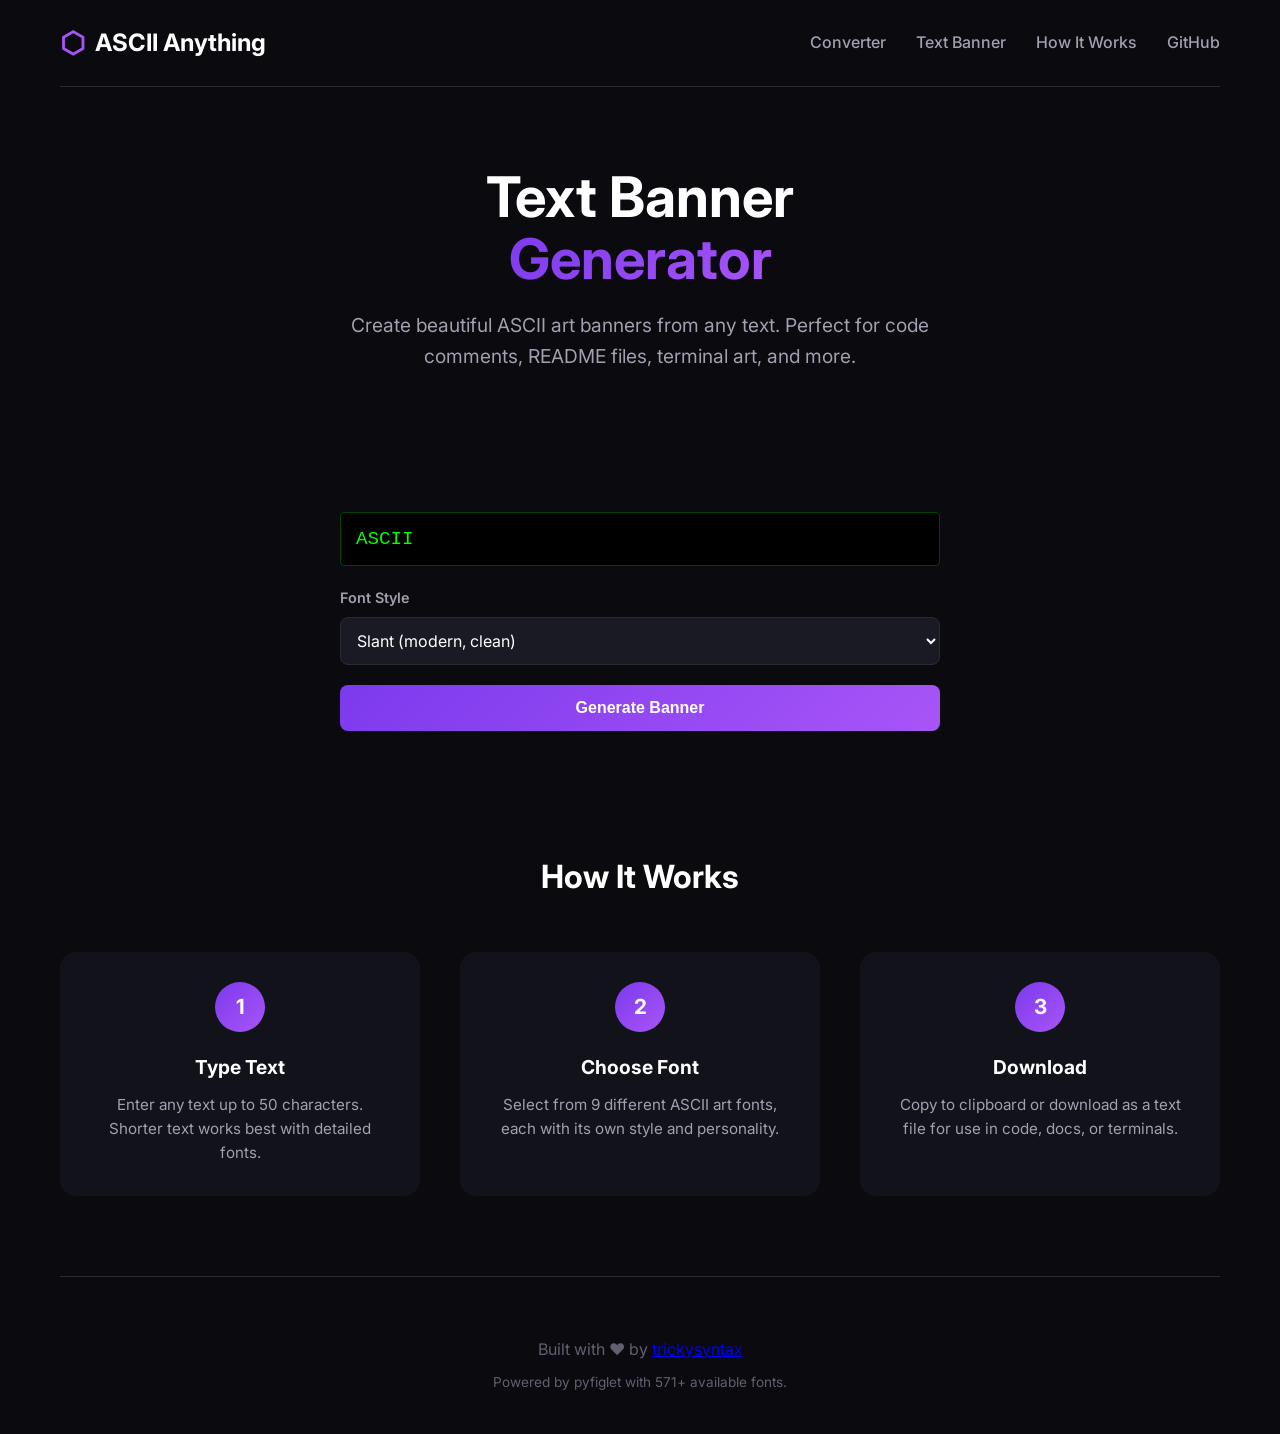
==== banner.html @ bdd6450a "Add video/document support + dedicated banner page - Flask backend with document (PDF/DOCX/PPTX/TXT)" ====
<!DOCTYPE html>
<html lang="en">
<head>
    <meta charset="UTF-8">
    <meta name="viewport" content="width=device-width, initial-scale=1.0">
    <title>Text Banner Generator — ASCII Anything</title>
    <meta name="description" content="Generate beautiful ASCII art text banners. Free online tool with multiple fonts.">
    <link rel="stylesheet" href="styles.css">
    <link rel="preconnect" href="https://fonts.googleapis.com">
    <link rel="preconnect" href="https://fonts.gstatic.com" crossorigin>
    <link href="https://fonts.googleapis.com/css2?family=JetBrains+Mono:wght@400;500;700&family=Inter:wght@400;500;600;700&display=swap" rel="stylesheet">
    <style>
        .banner-controls {
            max-width: 600px;
            margin: 40px auto;
        }
        .banner-input {
            width: 100%;
            padding: 15px;
            font-size: 1.2em;
            background: #000;
            border: 1px solid #004400;
            color: #00ff00;
            font-family: 'Courier New', monospace;
            border-radius: 4px;
            margin-bottom: 20px;
        }
        .banner-input:focus {
            outline: none;
            border-color: #00ff00;
        }
        .banner-output {
            margin-top: 30px;
            background: #000;
            border: 1px solid #004400;
            border-radius: 8px;
            padding: 20px;
            overflow-x: auto;
        }
        .banner-output pre {
            margin: 0;
            font-size: 0.7em;
            line-height: 1.2;
            white-space: pre;
        }
        .banner-actions {
            margin-top: 20px;
            display: flex;
            gap: 10px;
        }
    </style>
</head>
<body>
    <div class="container">
        <!-- Header -->
        <header class="header">
            <div class="logo">
                <span class="logo-icon">⬡</span>
                <span class="logo-text">ASCII Anything</span>
            </div>
            <nav class="nav">
                <a href="/" class="nav-link">Converter</a>
                <a href="/banner" class="nav-link active">Text Banner</a>
                <a href="#how-it-works" class="nav-link">How It Works</a>
                <a href="https://github.com/talberk-wq/ascii-anything" class="nav-link" target="_blank">GitHub</a>
            </nav>
        </header>

        <!-- Hero -->
        <section class="hero">
            <h1 class="hero-title">
                Text Banner<br>
                <span class="gradient-text">Generator</span>
            </h1>
            <p class="hero-subtitle">
                Create beautiful ASCII art banners from any text. Perfect for code comments, README files, terminal art, and more.
            </p>
        </section>

        <!-- Banner Controls -->
        <section class="banner-controls">
            <input type="text" id="bannerInput" class="banner-input" placeholder="Enter your text here..." maxlength="50">
            
            <div class="control-group">
                <label class="control-label">Font Style</label>
                <select id="bannerFont" class="control-select">
                    <option value="slant">Slant (modern, clean)</option>
                    <option value="doom">Doom (bold, blocky)</option>
                    <option value="big">Big (large, readable)</option>
                    <option value="banner3">Banner3 (wide display)</option>
                    <option value="small">Small (compact)</option>
                    <option value="cyberlarge">Cyberlarge (tech/futuristic)</option>
                    <option value="3-d">3-D (three-dimensional)</option>
                    <option value="gothic">Gothic (dramatic)</option>
                    <option value="standard">Standard (classic)</option>
                </select>
            </div>

            <button class="btn-primary" id="generateBtn" style="width:100%;margin-top:20px;">Generate Banner</button>

            <div class="banner-output" id="bannerOutput" style="display:none;">
                <pre id="bannerPreview"></pre>
            </div>

            <div class="banner-actions" id="bannerActions" style="display:none;">
                <button class="btn-primary" id="copyBtn">Copy to Clipboard</button>
                <button class="btn-primary" id="downloadTxtBtn">Download .txt</button>
            </div>
        </section>

        <!-- How It Works -->
        <section class="how-it-works" id="how-it-works">
            <h2 class="section-title">How It Works</h2>
            <div class="steps">
                <div class="step">
                    <div class="step-number">1</div>
                    <h3>Type Text</h3>
                    <p>Enter any text up to 50 characters. Shorter text works best with detailed fonts.</p>
                </div>
                <div class="step">
                    <div class="step-number">2</div>
                    <h3>Choose Font</h3>
                    <p>Select from 9 different ASCII art fonts, each with its own style and personality.</p>
                </div>
                <div class="step">
                    <div class="step-number">3</div>
                    <h3>Download</h3>
                    <p>Copy to clipboard or download as a text file for use in code, docs, or terminals.</p>
                </div>
            </div>
        </section>

        <!-- Footer -->
        <footer class="footer">
            <p>Built with ❤️ by <a href="https://github.com/trickysyntax" target="_blank">trickysyntax</a></p>
            <p class="footer-note">Powered by pyfiglet with 571+ available fonts.</p>
        </footer>
    </div>

    <script>
        const bannerInput = document.getElementById('bannerInput');
        const bannerFont = document.getElementById('bannerFont');
        const generateBtn = document.getElementById('generateBtn');
        const bannerOutput = document.getElementById('bannerOutput');
        const bannerPreview = document.getElementById('bannerPreview');
        const bannerActions = document.getElementById('bannerActions');
        const copyBtn = document.getElementById('copyBtn');
        const downloadTxtBtn = document.getElementById('downloadTxtBtn');

        let currentBanner = '';

        // Generate on Enter key
        bannerInput.addEventListener('keypress', (e) => {
            if (e.key === 'Enter') generateBanner();
        });

        generateBtn.addEventListener('click', generateBanner);

        async function generateBanner() {
            const text = bannerInput.value.trim() || 'ASCII';
            const font = bannerFont.value;

            generateBtn.textContent = 'Generating...';
            generateBtn.disabled = true;

            try {
                const response = await fetch('/api/banner', {
                    method: 'POST',
                    headers: {'Content-Type': 'application/json'},
                    body: JSON.stringify({text, font})
                });

                const result = await response.json();

                if (result.error) {
                    alert('Error: ' + result.error);
                    return;
                }

                currentBanner = result.art;
                bannerPreview.textContent = currentBanner;
                bannerOutput.style.display = 'block';
                bannerActions.style.display = 'flex';

            } catch (error) {
                alert('Error generating banner: ' + error.message);
            } finally {
                generateBtn.textContent = 'Generate Banner';
                generateBtn.disabled = false;
            }
        }

        copyBtn.addEventListener('click', () => {
            navigator.clipboard.writeText(currentBanner).then(() => {
                copyBtn.textContent = 'Copied!';
                setTimeout(() => copyBtn.textContent = 'Copy to Clipboard', 2000);
            });
        });

        downloadTxtBtn.addEventListener('click', () => {
            const blob = new Blob([currentBanner], {type: 'text/plain'});
            const url = URL.createObjectURL(blob);
            const a = document.createElement('a');
            a.href = url;
            a.download = 'ascii-banner.txt';
            a.click();
            URL.revokeObjectURL(url);
        });

        // Auto-generate on load with default text
        window.addEventListener('load', () => {
            bannerInput.value = 'ASCII';
            generateBanner();
        });
    </script>
</body>
</html>
---- styles.css ----
/* ===== RESET & BASE ===== */
* {
    margin: 0;
    padding: 0;
    box-sizing: border-box;
}

:root {
    --bg-primary: #0a0a0f;
    --bg-secondary: #12121a;
    --bg-tertiary: #1a1a25;
    --text-primary: #ffffff;
    --text-secondary: #a0a0b0;
    --text-muted: #606070;
    --accent-primary: #7c3aed;
    --accent-secondary: #a855f7;
    --accent-glow: rgba(124, 58, 237, 0.3);
    --border-color: #2a2a35;
    --success: #22c55e;
    --font-mono: 'JetBrains Mono', monospace;
    --font-sans: 'Inter', sans-serif;
}

body {
    background: var(--bg-primary);
    color: var(--text-primary);
    font-family: var(--font-sans);
    line-height: 1.6;
    min-height: 100vh;
}

.container {
    max-width: 1200px;
    margin: 0 auto;
    padding: 0 20px;
}

/* ===== HEADER ===== */
.header {
    display: flex;
    justify-content: space-between;
    align-items: center;
    padding: 20px 0;
    border-bottom: 1px solid var(--border-color);
}

.logo {
    display: flex;
    align-items: center;
    gap: 10px;
    font-size: 1.5rem;
    font-weight: 700;
}

.logo-icon {
    color: var(--accent-secondary);
    font-size: 1.8rem;
}

.nav {
    display: flex;
    gap: 30px;
}

.nav-link {
    color: var(--text-secondary);
    text-decoration: none;
    font-weight: 500;
    transition: color 0.2s;
}

.nav-link:hover {
    color: var(--text-primary);
}

/* ===== HERO ===== */
.hero {
    text-align: center;
    padding: 80px 0 60px;
}

.hero-title {
    font-size: 3.5rem;
    font-weight: 700;
    line-height: 1.1;
    margin-bottom: 20px;
}

.gradient-text {
    background: linear-gradient(135deg, var(--accent-primary), var(--accent-secondary));
    -webkit-background-clip: text;
    -webkit-text-fill-color: transparent;
    background-clip: text;
}

.hero-subtitle {
    font-size: 1.2rem;
    color: var(--text-secondary);
    max-width: 600px;
    margin: 0 auto 40px;
}

/* ===== UPLOAD ZONE ===== */
.upload-zone {
    background: var(--bg-secondary);
    border: 2px dashed var(--border-color);
    border-radius: 16px;
    padding: 60px 40px;
    cursor: pointer;
    transition: all 0.3s;
    position: relative;
    overflow: hidden;
    min-height: 300px;
    display: flex;
    align-items: center;
    justify-content: center;
}

.upload-zone:hover,
.upload-zone.dragover {
    border-color: var(--accent-primary);
    background: var(--bg-tertiary);
    box-shadow: 0 0 40px var(--accent-glow);
}

.upload-content {
    text-align: center;
}

.upload-icon {
    font-size: 4rem;
    margin-bottom: 20px;
}

.upload-content h3 {
    font-size: 1.5rem;
    margin-bottom: 10px;
}

.upload-content p {
    color: var(--text-secondary);
    margin-bottom: 5px;
}

.upload-hint {
    font-size: 0.9rem;
    color: var(--text-muted);
    margin-top: 15px;
}

.upload-preview {
    position: absolute;
    top: 0;
    left: 0;
    right: 0;
    bottom: 0;
    display: none;
    align-items: center;
    justify-content: center;
    background: var(--bg-primary);
}

.upload-preview.active {
    display: flex;
}

.upload-preview img {
    max-width: 100%;
    max-height: 100%;
    object-fit: contain;
}

/* ===== CONTROLS ===== */
.controls {
    background: var(--bg-secondary);
    border-radius: 16px;
    padding: 30px;
    margin: 40px 0;
    display: grid;
    grid-template-columns: repeat(auto-fit, minmax(200px, 1fr));
    gap: 25px;
    align-items: end;
}

.control-group {
    display: flex;
    flex-direction: column;
    gap: 8px;
}

.control-label {
    font-weight: 600;
    font-size: 0.9rem;
    color: var(--text-secondary);
}

.control-select {
    background: var(--bg-tertiary);
    border: 1px solid var(--border-color);
    border-radius: 8px;
    padding: 12px;
    color: var(--text-primary);
    font-family: var(--font-sans);
    font-size: 1rem;
    cursor: pointer;
}

.control-slider {
    display: flex;
    align-items: center;
    gap: 15px;
}

.control-slider input[type="range"] {
    flex: 1;
    height: 6px;
    border-radius: 3px;
    background: var(--bg-tertiary);
    appearance: none;
    cursor: pointer;
}

.control-slider input[type="range"]::-webkit-slider-thumb {
    appearance: none;
    width: 18px;
    height: 18px;
    border-radius: 50%;
    background: var(--accent-primary);
    cursor: pointer;
}

.control-slider span {
    min-width: 80px;
    text-align: right;
    font-family: var(--font-mono);
    color: var(--accent-secondary);
}

.control-toggle {
    display: flex;
    gap: 10px;
}

.toggle-btn {
    flex: 1;
    padding: 10px;
    background: var(--bg-tertiary);
    border: 1px solid var(--border-color);
    border-radius: 8px;
    color: var(--text-secondary);
    cursor: pointer;
    transition: all 0.2s;
    font-weight: 500;
}

.toggle-btn.active {
    background: var(--accent-primary);
    border-color: var(--accent-primary);
    color: white;
}

.control-checkbox {
    width: 20px;
    height: 20px;
    cursor: pointer;
}

.btn-primary {
    background: linear-gradient(135deg, var(--accent-primary), var(--accent-secondary));
    border: none;
    border-radius: 8px;
    padding: 14px 28px;
    color: white;
    font-weight: 600;
    font-size: 1rem;
    cursor: pointer;
    transition: transform 0.2s, box-shadow 0.2s;
}

.btn-primary:hover {
    transform: translateY(-2px);
    box-shadow: 0 10px 30px var(--accent-glow);
}

/* ===== OUTPUT ===== */
.output {
    margin: 40px 0;
}

.output-tabs {
    display: flex;
    gap: 10px;
    margin-bottom: 20px;
}

.tab-btn {
    background: var(--bg-secondary);
    border: 1px solid var(--border-color);
    border-radius: 8px;
    padding: 10px 20px;
    color: var(--text-secondary);
    cursor: pointer;
    transition: all 0.2s;
    font-weight: 500;
}

.tab-btn.active {
    background: var(--accent-primary);
    border-color: var(--accent-primary);
    color: white;
}

.tab-content {
    display: none;
}

.tab-content.active {
    display: block;
}

.ascii-preview {
    background: var(--bg-secondary);
    border-radius: 16px;
    padding: 30px;
    overflow: auto;
    max-height: 600px;
    font-family: var(--font-mono);
    font-size: 8px;
    line-height: 1;
    white-space: pre;
    color: var(--text-primary);
}

#asciiText {
    width: 100%;
    height: 400px;
    background: var(--bg-secondary);
    border: 1px solid var(--border-color);
    border-radius: 16px;
    padding: 20px;
    font-family: var(--font-mono);
    font-size: 10px;
    color: var(--text-primary);
    resize: vertical;
}

/* ===== HOW IT WORKS ===== */
.how-it-works {
    padding: 80px 0;
}

.section-title {
    text-align: center;
    font-size: 2rem;
    font-weight: 700;
    margin-bottom: 50px;
}

.steps {
    display: grid;
    grid-template-columns: repeat(auto-fit, minmax(250px, 1fr));
    gap: 40px;
}

.step {
    text-align: center;
    padding: 30px;
    background: var(--bg-secondary);
    border-radius: 16px;
}

.step-number {
    width: 50px;
    height: 50px;
    background: linear-gradient(135deg, var(--accent-primary), var(--accent-secondary));
    border-radius: 50%;
    display: flex;
    align-items: center;
    justify-content: center;
    font-weight: 700;
    font-size: 1.3rem;
    margin: 0 auto 20px;
}

.step h3 {
    margin-bottom: 10px;
    font-size: 1.2rem;
}

.step p {
    color: var(--text-secondary);
    font-size: 0.95rem;
}

/* ===== GALLERY ===== */
.gallery {
    padding: 80px 0;
    background: var(--bg-secondary);
    margin: 0 -20px;
    padding-left: 20px;
    padding-right: 20px;
}

.gallery-grid {
    display: grid;
    grid-template-columns: repeat(auto-fit, minmax(200px, 1fr));
    gap: 30px;
    max-width: 1200px;
    margin: 0 auto;
}

.gallery-item {
    text-align: center;
}

.gallery-ascii {
    background: var(--bg-primary);
    border-radius: 12px;
    padding: 20px;
    margin-bottom: 15px;
    overflow: hidden;
}

.gallery-ascii pre {
    font-family: var(--font-mono);
    font-size: 6px;
    line-height: 1;
    color: var(--text-primary);
}

.gallery-item p {
    color: var(--text-secondary);
    font-weight: 500;
}

/* ===== FOOTER ===== */
.footer {
    text-align: center;
    padding: 60px 0 40px;
    color: var(--text-muted);
    border-top: 1px solid var(--border-color);
}

.footer-note {
    font-size: 0.85rem;
    margin-top: 10px;
}

/* ===== RESPONSIVE ===== */
@media (max-width: 768px) {
    .hero-title {
        font-size: 2.5rem;
    }

    .header {
        flex-direction: column;
        gap: 20px;
    }

    .nav {
        gap: 20px;
    }

    .controls {
        grid-template-columns: 1fr;
    }

    .upload-zone {
        padding: 40px 20px;
    }
}
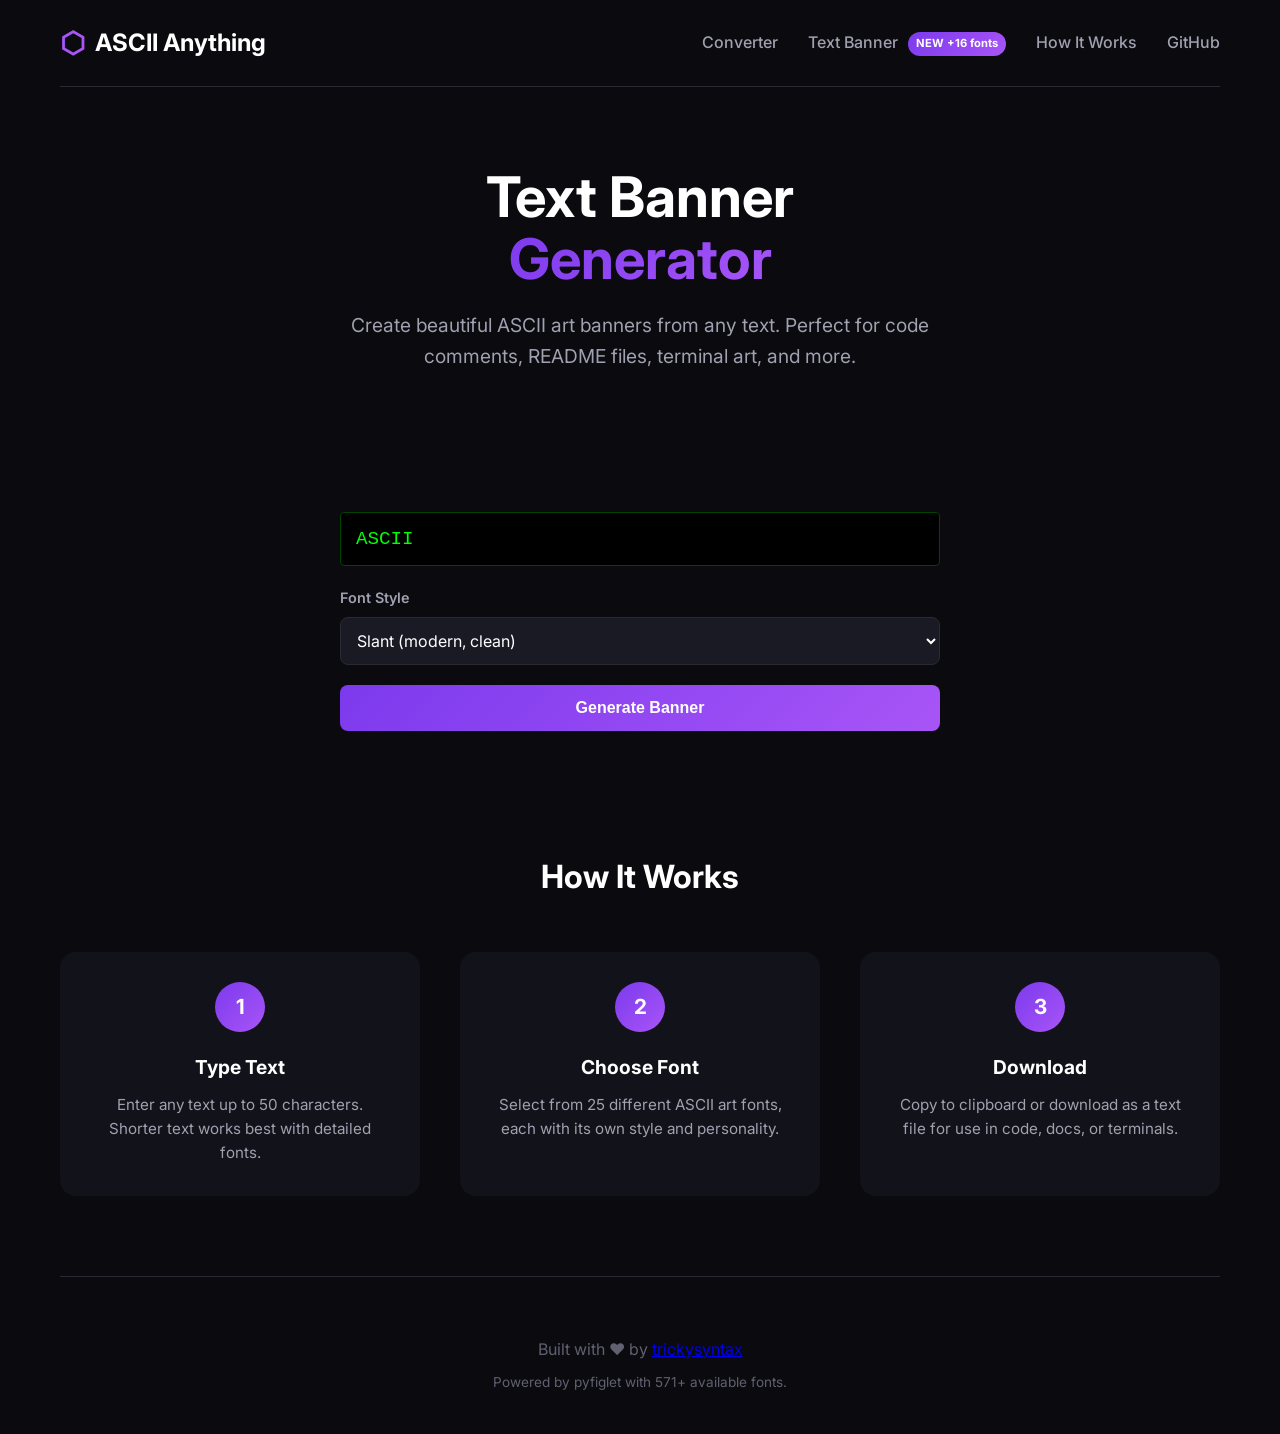
==== commit 22a61481: "Add 16 new pyfiglet fonts to Text Banner generator - Added 16 new font styles: Alligator, Alpha, Blo" ====
--- a/banner.html
+++ b/banner.html
@@ -9,6 +9,7 @@
     <link rel="preconnect" href="https://fonts.googleapis.com">
     <link rel="preconnect" href="https://fonts.gstatic.com" crossorigin>
     <link href="https://fonts.googleapis.com/css2?family=JetBrains+Mono:wght@400;500;700&family=Inter:wght@400;500;600;700&display=swap" rel="stylesheet">
+    <script defer src="https://analytics.ciderhouse.org/script.js" data-website-id="96edb8a0-3fba-4bfe-bf6a-c10c872e9f38"></script>
     <style>
         .banner-controls {
             max-width: 600px;
@@ -60,7 +61,7 @@
             </div>
             <nav class="nav">
                 <a href="/" class="nav-link">Converter</a>
-                <a href="/banner" class="nav-link active">Text Banner</a>
+                <a href="/banner" class="nav-link active">Text Banner <span class="nav-pill">NEW +16 fonts</span></a>
                 <a href="#how-it-works" class="nav-link">How It Works</a>
                 <a href="https://github.com/talberk-wq/ascii-anything" class="nav-link" target="_blank">GitHub</a>
             </nav>
@@ -93,6 +94,22 @@
                     <option value="3-d">3-D (three-dimensional)</option>
                     <option value="gothic">Gothic (dramatic)</option>
                     <option value="standard">Standard (classic)</option>
+                    <option value="alligator">Alligator (bold with shadows)</option>
+                    <option value="alpha">Alpha (clean geometric)</option>
+                    <option value="blocks">Blocks (pixel art style)</option>
+                    <option value="bubble">Bubble (rounded, playful)</option>
+                    <option value="digital">Digital (LED display)</option>
+                    <option value="epic">Epic (dramatic, large)</option>
+                    <option value="graffiti">Graffiti (street art style)</option>
+                    <option value="ivrit">Ivrit (Hebrew-style)</option>
+                    <option value="lcd">LCD (digital clock style)</option>
+                    <option value="peaks">Peaks (mountain-like)</option>
+                    <option value="poison">Poison (dripping, edgy)</option>
+                    <option value="rectangles">Rectangles (geometric boxes)</option>
+                    <option value="shadow">Shadow (3D shadow effect)</option>
+                    <option value="starwars">Star Wars (movie crawl)</option>
+                    <option value="stop">Stop (bold warning sign)</option>
+                    <option value="wavy">Wavy (flowing, curved)</option>
                 </select>
             </div>
 
@@ -120,7 +137,7 @@
                 <div class="step">
                     <div class="step-number">2</div>
                     <h3>Choose Font</h3>
-                    <p>Select from 9 different ASCII art fonts, each with its own style and personality.</p>
+                    <p>Select from 25 different ASCII art fonts, each with its own style and personality.</p>
                 </div>
                 <div class="step">
                     <div class="step-number">3</div>
--- a/styles.css
+++ b/styles.css
@@ -73,6 +73,18 @@
     color: var(--text-primary);
 }
 
+.nav-pill {
+    display: inline-block;
+    background: linear-gradient(135deg, var(--accent-primary), var(--accent-secondary));
+    color: white;
+    font-size: 0.7rem;
+    font-weight: 700;
+    padding: 3px 8px;
+    border-radius: 20px;
+    margin-left: 6px;
+    vertical-align: middle;
+}
+
 /* ===== HERO ===== */
 .hero {
     text-align: center;
